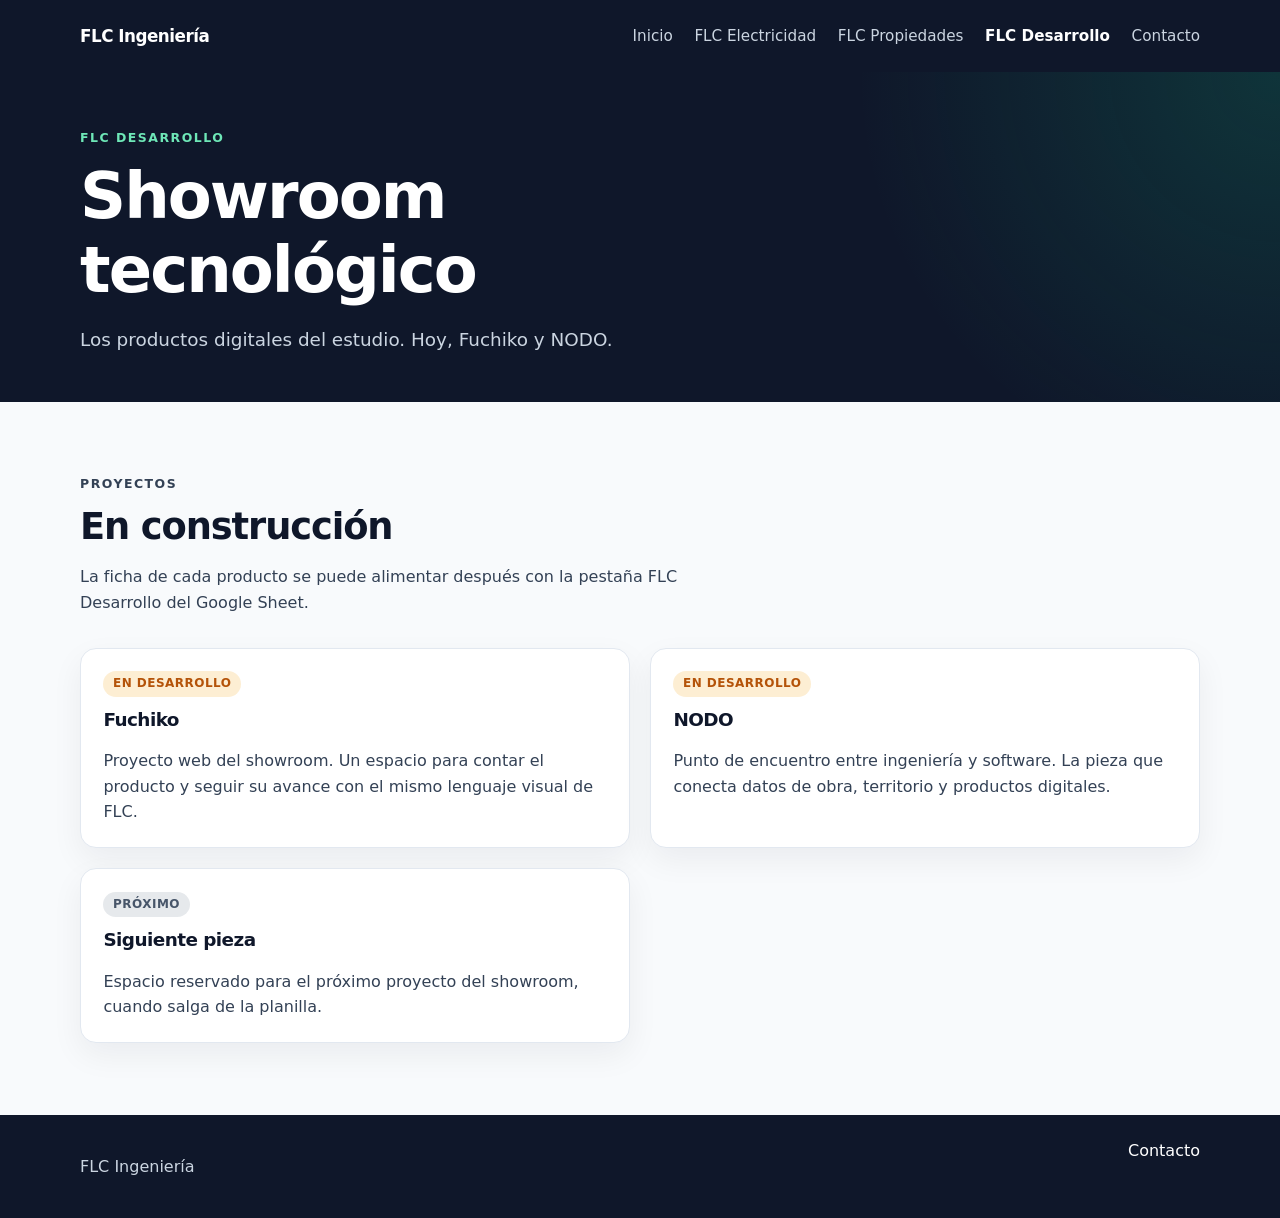
==== desarrollo.html @ 992784de "Estructura modular FLC Ingeniería con mapas y 4 paginas" ====
<!DOCTYPE html>
<html lang="es">
  <head>
    <meta charset="UTF-8" />
    <meta name="viewport" content="width=device-width, initial-scale=1.0" />
    <title>FLC Desarrollo · FLC Ingeniería</title>
    <meta
      name="description"
      content="Showroom tecnológico de FLC Desarrollo: Fuchiko y NODO."
    />
    <link rel="stylesheet" href="css/style.css" />
  </head>
  <body>
    <header class="site-header">
      <div class="header-inner">
        <a class="logo" href="index.html">FLC Ingeniería</a>
        <button class="nav-toggle" type="button" aria-expanded="false" aria-controls="menu">
          Menú
        </button>
        <nav id="menu" class="nav" aria-label="Principal">
          <a href="index.html">Inicio</a>
          <a href="electricidad.html">FLC Electricidad</a>
          <a href="propiedades.html">FLC Propiedades</a>
          <a href="desarrollo.html">FLC Desarrollo</a>
          <a href="index.html#contacto">Contacto</a>
        </nav>
      </div>
    </header>

    <main>
      <section class="hero hero-page">
        <div class="wrap">
          <p class="eyebrow">FLC Desarrollo</p>
          <h1>Showroom tecnológico</h1>
          <p class="lead">
            Los productos digitales del estudio. Hoy, Fuchiko y NODO.
          </p>
        </div>
      </section>

      <section class="section">
        <div class="wrap">
          <div class="intro">
            <p class="eyebrow">Proyectos</p>
            <h2>En construcción</h2>
            <p>
              La ficha de cada producto se puede alimentar después con la pestaña
              FLC Desarrollo del Google Sheet.
            </p>
          </div>
          <div class="grid-2">
            <article class="card">
              <span class="badge badge-desarrollo">En desarrollo</span>
              <h3>Fuchiko</h3>
              <p>
                Proyecto web del showroom. Un espacio para contar el producto y
                seguir su avance con el mismo lenguaje visual de FLC.
              </p>
            </article>
            <article class="card">
              <span class="badge badge-desarrollo">En desarrollo</span>
              <h3>NODO</h3>
              <p>
                Punto de encuentro entre ingeniería y software. La pieza que
                conecta datos de obra, territorio y productos digitales.
              </p>
            </article>
            <article class="card">
              <span class="badge badge-futuro">Próximo</span>
              <h3>Siguiente pieza</h3>
              <p>
                Espacio reservado para el próximo proyecto del showroom, cuando
                salga de la planilla.
              </p>
            </article>
          </div>
        </div>
      </section>
    </main>

    <footer class="site-footer">
      <div class="wrap footer-inner">
        <p>FLC Ingeniería</p>
        <a href="index.html#contacto">Contacto</a>
      </div>
    </footer>

    <script src="js/main.js"></script>
  </body>
</html>
---- css/style.css ----
:root {
  --azul: #0f172a;
  --gris: #64748b;
  --verde: #10b981;
  --naranja: #f59e0b;
  --fondo: #f8fafc;
  --blanco: #ffffff;
  --texto: #0f172a;
  --suave: #334155;
  --linea: #e2e8f0;
  --ancho: 1120px;
  --sombra: 0 12px 32px rgba(15, 23, 42, 0.06);
}

* {
  box-sizing: border-box;
}

html {
  scroll-behavior: smooth;
}

body {
  margin: 0;
  font-family: "Segoe UI", system-ui, sans-serif;
  color: var(--texto);
  background: var(--fondo);
  line-height: 1.6;
}

img {
  max-width: 100%;
  display: block;
}

a {
  color: inherit;
}

:focus-visible {
  outline: 2px solid var(--naranja);
  outline-offset: 3px;
}

.wrap {
  width: min(var(--ancho), calc(100% - 2.5rem));
  margin-inline: auto;
}

.site-header {
  position: sticky;
  top: 0;
  z-index: 1100;
  background: var(--azul);
  color: var(--blanco);
}

.header-inner {
  width: min(var(--ancho), calc(100% - 2.5rem));
  margin-inline: auto;
  min-height: 72px;
  display: flex;
  align-items: center;
  justify-content: space-between;
  gap: 1rem;
}

.logo {
  color: var(--blanco);
  text-decoration: none;
  font-weight: 700;
  letter-spacing: -0.03em;
  font-size: 1.05rem;
}

.nav {
  display: flex;
  align-items: center;
  gap: 1.35rem;
}

.nav a {
  color: #cbd5e1;
  text-decoration: none;
  font-size: 0.95rem;
}

.nav a:hover,
.nav a[aria-current="page"] {
  color: var(--blanco);
}

.nav a[aria-current="page"] {
  font-weight: 650;
}

.nav-toggle {
  display: none;
  border: 1px solid rgba(255, 255, 255, 0.25);
  background: transparent;
  color: var(--blanco);
  border-radius: 999px;
  padding: 0.4rem 0.85rem;
  font: inherit;
  cursor: pointer;
}

.hero {
  background:
    radial-gradient(circle at top right, rgba(16, 185, 129, 0.18), transparent 32%),
    var(--azul);
  color: var(--blanco);
  padding: 5.5rem 0 4.5rem;
}

.hero-page {
  padding: 3.5rem 0 3rem;
}

.eyebrow {
  margin: 0 0 0.75rem;
  color: var(--verde);
  font-size: 0.78rem;
  font-weight: 700;
  letter-spacing: 0.12em;
  text-transform: uppercase;
}

.hero .eyebrow {
  color: #6ee7b7;
}

h1,
h2,
h3 {
  line-height: 1.15;
  letter-spacing: -0.03em;
}

h1 {
  margin: 0;
  font-size: clamp(2.4rem, 5vw, 4.2rem);
  max-width: 14ch;
}

h2 {
  margin: 0 0 0.75rem;
  font-size: clamp(1.7rem, 3vw, 2.3rem);
}

h3 {
  margin: 0 0 0.4rem;
  font-size: 1.15rem;
}

.lead,
.section p,
.card p,
.pillar p {
  color: var(--suave);
}

.hero .lead {
  max-width: 38rem;
  margin: 1.1rem 0 0;
  color: #cbd5e1;
  font-size: 1.15rem;
}

.hero-actions {
  display: flex;
  flex-wrap: wrap;
  gap: 0.75rem;
  margin-top: 1.75rem;
}

.btn {
  display: inline-flex;
  align-items: center;
  justify-content: center;
  min-height: 44px;
  padding: 0.65rem 1.1rem;
  border-radius: 999px;
  background: var(--verde);
  color: var(--azul);
  text-decoration: none;
  font-weight: 700;
}

.btn:hover {
  filter: brightness(1.05);
}

.btn-ghost {
  background: transparent;
  color: var(--blanco);
  border: 1px solid rgba(255, 255, 255, 0.35);
}

.section {
  padding: 4.5rem 0;
}

.section-muted {
  background: #eef2f7;
}

.intro {
  max-width: 40rem;
  margin-bottom: 2rem;
}

.split {
  display: grid;
  grid-template-columns: 1.1fr 0.9fr;
  gap: 3rem;
  align-items: start;
}

.pillars {
  list-style: none;
  margin: 0;
  padding: 0;
  display: grid;
  gap: 1rem;
}

.pillar {
  background: var(--blanco);
  border: 1px solid var(--linea);
  border-radius: 16px;
  padding: 1.1rem 1.2rem;
}

.pillar p,
.card p {
  margin: 0;
}

.grid-3,
.grid-2 {
  display: grid;
  gap: 1.25rem;
}

.grid-3 {
  grid-template-columns: repeat(3, 1fr);
}

.grid-2 {
  grid-template-columns: repeat(2, 1fr);
}

.card {
  background: var(--blanco);
  border: 1px solid var(--linea);
  border-radius: 16px;
  padding: 1.4rem;
  box-shadow: var(--sombra);
  display: flex;
  flex-direction: column;
  gap: 0.75rem;
}

.card a {
  margin-top: auto;
  color: var(--azul);
  font-weight: 700;
  text-decoration: none;
}

.card a:hover {
  text-decoration: underline;
}

.badge {
  display: inline-flex;
  align-items: center;
  width: fit-content;
  padding: 0.2rem 0.6rem;
  border-radius: 999px;
  font-size: 0.75rem;
  font-weight: 700;
  letter-spacing: 0.04em;
  text-transform: uppercase;
}

.badge-operativo {
  background: rgba(16, 185, 129, 0.14);
  color: #047857;
}

.badge-desarrollo {
  background: rgba(245, 158, 11, 0.18);
  color: #b45309;
}

.badge-futuro {
  background: rgba(100, 116, 139, 0.16);
  color: #475569;
}

.mapa-layout {
  display: grid;
  gap: 1rem;
}

#mapa {
  height: 440px;
  border-radius: 16px;
  border: 1px solid var(--linea);
  background: #e2e8f0;
  overflow: hidden;
}

.nota {
  margin: 0;
  color: var(--gris);
  font-size: 0.92rem;
}

.puntos {
  list-style: none;
  margin: 0;
  padding: 0;
  display: grid;
  gap: 0.75rem;
}

.puntos button {
  width: 100%;
  text-align: left;
  border: 1px solid var(--linea);
  border-radius: 12px;
  background: var(--blanco);
  padding: 0.9rem 1rem;
  font: inherit;
  color: var(--texto);
  cursor: pointer;
}

.puntos button:hover {
  border-color: var(--azul);
}

.cta {
  padding: 0 0 4.5rem;
}

.cta-panel {
  background: var(--azul);
  color: var(--blanco);
  border-radius: 20px;
  padding: 2.5rem;
  display: flex;
  justify-content: space-between;
  align-items: center;
  gap: 1.5rem;
}

.cta-panel h2 {
  margin-bottom: 0.4rem;
}

.cta-panel p {
  margin: 0;
  color: #cbd5e1;
}

.contacto-grid {
  display: grid;
  grid-template-columns: repeat(3, 1fr);
  gap: 1rem;
  margin-top: 1.5rem;
}

.contacto-grid a {
  text-decoration: none;
}

.site-footer {
  background: var(--azul);
  color: #cbd5e1;
  padding: 1.4rem 0;
}

.footer-inner {
  display: flex;
  justify-content: space-between;
  gap: 1rem;
}

.site-footer a {
  color: var(--blanco);
  text-decoration: none;
}

@media (max-width: 860px) {
  .nav-toggle {
    display: inline-flex;
  }

  .nav {
    display: none;
    position: absolute;
    top: 72px;
    left: 0;
    right: 0;
    flex-direction: column;
    align-items: flex-start;
    gap: 0.2rem;
    padding: 0.6rem 1.25rem 1rem;
    background: var(--azul);
    border-top: 1px solid rgba(255, 255, 255, 0.08);
  }

  .site-header.is-open .nav {
    display: flex;
  }

  .nav a {
    padding: 0.55rem 0;
  }

  .split,
  .grid-3,
  .grid-2,
  .contacto-grid {
    grid-template-columns: 1fr;
  }

  .cta-panel,
  .footer-inner {
    flex-direction: column;
    align-items: flex-start;
  }

  #mapa {
    height: 320px;
  }
}
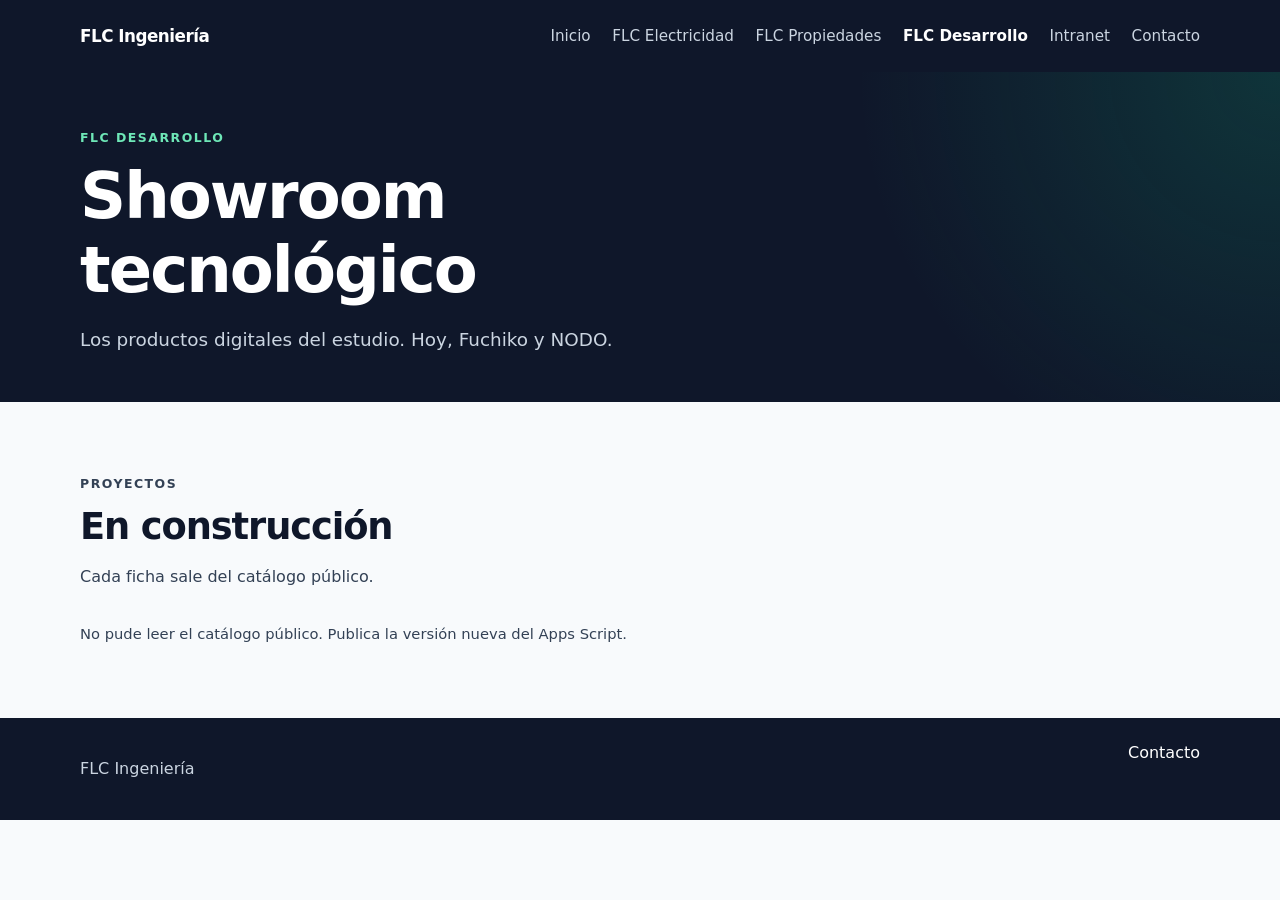
==== commit c63b5bea: "Estructura modular FLC Ingeniería con mapas y 4 paginas V2" ====
--- a/desarrollo.html
+++ b/desarrollo.html
@@ -22,6 +22,7 @@
           <a href="electricidad.html">FLC Electricidad</a>
           <a href="propiedades.html">FLC Propiedades</a>
           <a href="desarrollo.html">FLC Desarrollo</a>
+          <a href="intranet.html">Intranet</a>
           <a href="index.html#contacto">Contacto</a>
         </nav>
       </div>
@@ -43,37 +44,10 @@
           <div class="intro">
             <p class="eyebrow">Proyectos</p>
             <h2>En construcción</h2>
-            <p>
-              La ficha de cada producto se puede alimentar después con la pestaña
-              FLC Desarrollo del Google Sheet.
-            </p>
+            <p>Cada ficha sale del catálogo público.</p>
           </div>
-          <div class="grid-2">
-            <article class="card">
-              <span class="badge badge-desarrollo">En desarrollo</span>
-              <h3>Fuchiko</h3>
-              <p>
-                Proyecto web del showroom. Un espacio para contar el producto y
-                seguir su avance con el mismo lenguaje visual de FLC.
-              </p>
-            </article>
-            <article class="card">
-              <span class="badge badge-desarrollo">En desarrollo</span>
-              <h3>NODO</h3>
-              <p>
-                Punto de encuentro entre ingeniería y software. La pieza que
-                conecta datos de obra, territorio y productos digitales.
-              </p>
-            </article>
-            <article class="card">
-              <span class="badge badge-futuro">Próximo</span>
-              <h3>Siguiente pieza</h3>
-              <p>
-                Espacio reservado para el próximo proyecto del showroom, cuando
-                salga de la planilla.
-              </p>
-            </article>
-          </div>
+          <div id="fichas-desarrollo" class="grid-2"></div>
+          <p id="nota-desarrollo" class="nota">Leyendo el catálogo…</p>
         </div>
       </section>
     </main>
@@ -85,6 +59,7 @@
       </div>
     </footer>
 
-    <script src="js/main.js"></script>
+    <script src="js/intranet-config.js"></script>
+    <script src="js/main.js?v=5"></script>
   </body>
 </html>
--- a/css/style.css
+++ b/css/style.css
@@ -16,6 +16,10 @@
   box-sizing: border-box;
 }
 
+[hidden] {
+  display: none !important;
+}
+
 html {
   scroll-behavior: smooth;
 }
@@ -327,20 +331,79 @@
   gap: 0.75rem;
 }
 
-.puntos button {
-  width: 100%;
+.punto {
+  position: relative;
+  overflow: hidden;
+  border: 1px solid var(--linea);
+  border-radius: 12px;
+  background-color: var(--blanco);
+  background-size: cover;
+  background-position: center;
+}
+
+.punto-contenido {
+  position: relative;
+  z-index: 1;
+  display: flex;
+  justify-content: space-between;
+  align-items: center;
+  gap: 1rem;
+  padding: 0.9rem 1rem;
+  background: linear-gradient(90deg, rgba(255, 255, 255, 0.94), rgba(255, 255, 255, 0.78));
+}
+
+.punto-contenido button {
+  border: 0;
+  background: transparent;
+  padding: 0;
+  font: inherit;
+  font-weight: 700;
+  color: var(--texto);
   text-align: left;
-  border: 1px solid var(--linea);
-  border-radius: 12px;
-  background: var(--blanco);
-  padding: 0.9rem 1rem;
-  font: inherit;
-  color: var(--texto);
   cursor: pointer;
 }
 
-.puntos button:hover {
-  border-color: var(--azul);
+.ver-archivos {
+  position: relative;
+  z-index: 1;
+  flex-shrink: 0;
+  color: var(--azul);
+  font-weight: 700;
+  text-decoration: underline;
+  text-underline-offset: 3px;
+}
+
+.popup-flc .leaflet-popup-content {
+  margin: 0;
+  width: 240px !important;
+}
+
+.popup-punto {
+  min-height: 160px;
+  background-color: var(--azul);
+  background-size: cover;
+  background-position: center;
+}
+
+.popup-punto-contenido {
+  position: relative;
+  z-index: 1;
+  display: grid;
+  gap: 0.35rem;
+  min-height: 160px;
+  align-content: end;
+  padding: 0.9rem;
+  color: #fff;
+  background: linear-gradient(180deg, rgba(15, 23, 42, 0.05), rgba(15, 23, 42, 0.82));
+}
+
+.popup-punto-contenido strong,
+.popup-punto-contenido div {
+  color: #fff;
+}
+
+.popup-punto .ver-archivos {
+  color: #fff;
 }
 
 .cta {
@@ -438,4 +501,266 @@
   #mapa {
     height: 320px;
   }
-}
+
+  .punto-contenido,
+  .acciones-form {
+    flex-direction: column;
+    align-items: flex-start;
+  }
+}
+
+.intranet {
+  padding-top: 2.5rem;
+}
+
+.aviso,
+.tarjeta-form {
+  background: var(--blanco);
+  border: 1px solid var(--linea);
+  border-radius: 16px;
+  padding: 1.25rem 1.4rem;
+  box-shadow: var(--sombra);
+}
+
+.aviso {
+  margin-bottom: 1.25rem;
+}
+
+.aviso ol {
+  margin: 0.5rem 0 0;
+  padding-left: 1.2rem;
+  color: var(--suave);
+}
+
+.sesion {
+  display: flex;
+  justify-content: space-between;
+  align-items: center;
+  gap: 1rem;
+  margin-bottom: 1.25rem;
+}
+
+.pestanias {
+  display: flex;
+  gap: 0.5rem;
+  margin-bottom: 1rem;
+}
+
+.pestania {
+  border: 1px solid var(--linea);
+  background: var(--blanco);
+  color: var(--texto);
+  border-radius: 999px;
+  padding: 0.45rem 0.9rem;
+  font: inherit;
+  cursor: pointer;
+}
+
+.pestania[aria-selected="true"] {
+  background: var(--azul);
+  color: var(--blanco);
+  border-color: var(--azul);
+}
+
+.tarjeta-form {
+  display: grid;
+  gap: 1rem;
+  margin-bottom: 2rem;
+}
+
+.rejilla-form,
+.tramo-campos {
+  display: grid;
+  grid-template-columns: 1fr 1fr;
+  gap: 0.85rem;
+}
+
+.campo,
+.tramo {
+  display: grid;
+  gap: 0.35rem;
+}
+
+.campo-ancho,
+.tramo {
+  grid-column: 1 / -1;
+}
+
+label {
+  font-size: 0.92rem;
+  font-weight: 700;
+}
+
+input,
+select,
+textarea {
+  width: 100%;
+  border: 1px solid var(--linea);
+  border-radius: 10px;
+  padding: 0.65rem 0.75rem;
+  font: inherit;
+  color: var(--texto);
+  background: var(--blanco);
+}
+
+textarea {
+  min-height: 90px;
+  resize: vertical;
+}
+
+.tramo {
+  border: 1px solid var(--linea);
+  border-radius: 12px;
+  padding: 0.9rem;
+}
+
+.tramo legend {
+  font-weight: 700;
+  padding: 0 0.3rem;
+}
+
+.acciones-form {
+  display: flex;
+  justify-content: space-between;
+  align-items: center;
+  gap: 1rem;
+}
+
+.mensaje {
+  margin: 0;
+  color: var(--suave);
+}
+
+.mensaje.error {
+  color: #b45309;
+}
+
+button.btn {
+  border: 0;
+  cursor: pointer;
+}
+
+@media (max-width: 860px) {
+  .rejilla-form,
+  .tramo-campos,
+  .sesion {
+    grid-template-columns: 1fr;
+    display: grid;
+  }
+}
+
+.grilla-proyectos {
+  display: grid;
+  grid-template-columns: repeat(auto-fill, minmax(240px, 1fr));
+  gap: 1rem;
+  margin-top: 1rem;
+}
+
+.tarjeta-proyecto {
+  display: grid;
+  gap: 0.35rem;
+  text-align: left;
+  font: inherit;
+  color: var(--texto);
+  background: var(--blanco);
+  border: 1px solid var(--linea);
+  border-radius: 16px;
+  padding: 1.1rem 1.15rem;
+  box-shadow: var(--sombra);
+  cursor: pointer;
+}
+
+.tarjeta-proyecto strong {
+  font-size: 1.05rem;
+}
+
+.tarjeta-proyecto span,
+.vacio {
+  color: var(--suave);
+}
+
+.meta-proyecto {
+  font-size: 0.92rem;
+}
+
+.btn-secundario {
+  background: var(--blanco);
+  color: var(--azul);
+  border: 1px solid var(--linea);
+}
+
+button.btn:disabled {
+  opacity: 0.6;
+  cursor: wait;
+}
+
+.detalle-dialog {
+  width: min(720px, calc(100% - 2rem));
+  max-height: calc(100% - 2rem);
+  border: 0;
+  border-radius: 16px;
+  padding: 0;
+  box-shadow: var(--sombra);
+  color: var(--texto);
+}
+
+.detalle-dialog::backdrop {
+  background: rgba(15, 23, 42, 0.55);
+}
+
+.detalle-cuerpo {
+  padding: 1.25rem 1.4rem 1.5rem;
+}
+
+.detalle-cabecera {
+  display: flex;
+  justify-content: space-between;
+  align-items: flex-start;
+  gap: 1rem;
+}
+
+.detalle-resumen {
+  display: grid;
+  grid-template-columns: 1fr 1fr;
+  gap: 0.35rem 1rem;
+  margin-top: 1rem;
+}
+
+.detalle-resumen p,
+.bloque-detalle li,
+.bloque-detalle p {
+  margin: 0.2rem 0;
+}
+
+.detalle-ancho,
+.detalle-foto {
+  grid-column: 1 / -1;
+}
+
+.detalle-foto {
+  width: 100%;
+  max-height: 220px;
+  object-fit: cover;
+  border-radius: 12px;
+}
+
+.bloque-detalle {
+  margin-top: 1.1rem;
+}
+
+.bloque-detalle ul {
+  margin: 0.4rem 0 0;
+  padding-left: 1.1rem;
+}
+
+.detalle-carpeta {
+  margin: 1.25rem 0 0;
+}
+
+@media (max-width: 700px) {
+  .detalle-resumen,
+  .detalle-cabecera {
+    display: grid;
+    grid-template-columns: 1fr;
+  }
+}
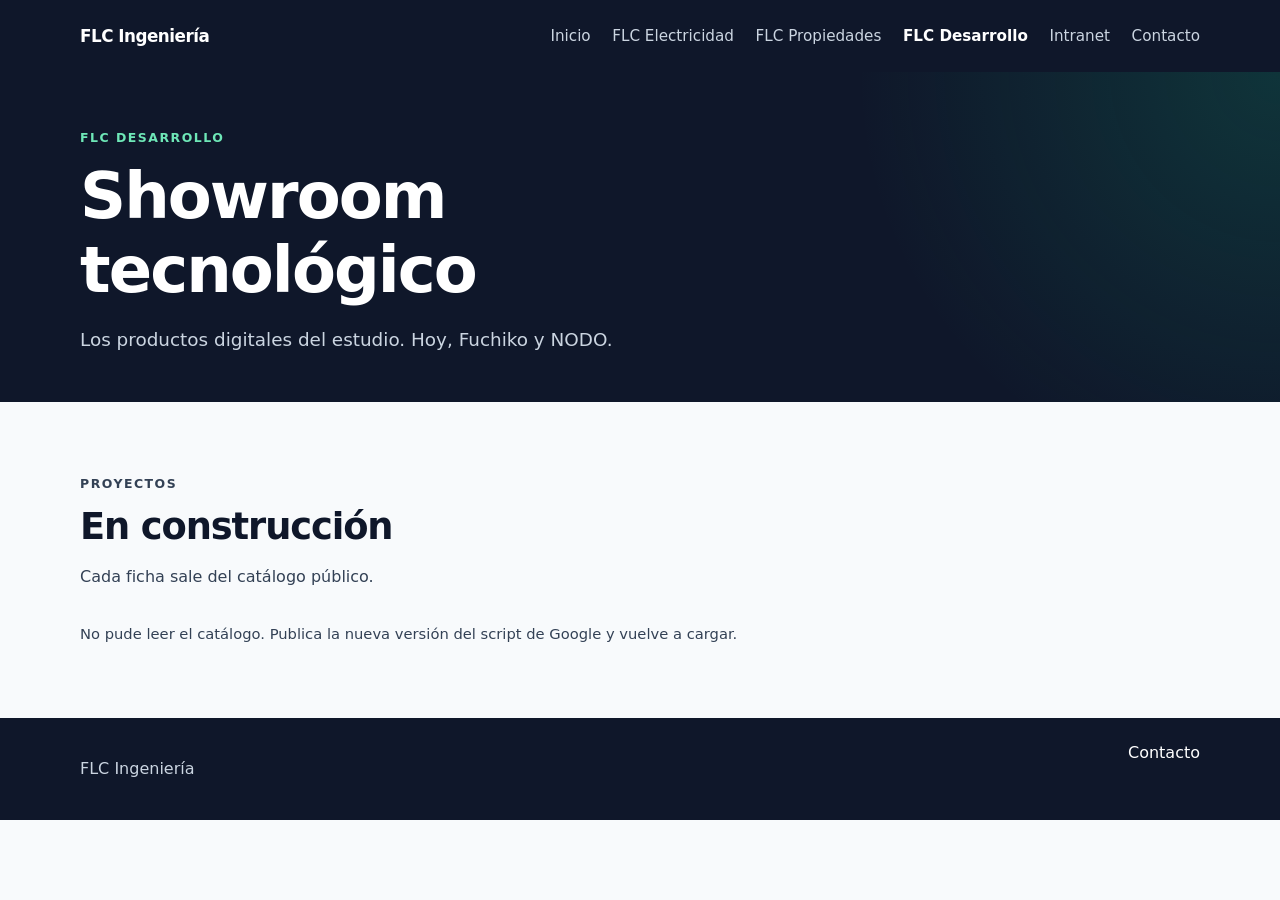
==== commit 061bd96f: "API Python + Tablas robustas" ====
--- a/desarrollo.html
+++ b/desarrollo.html
@@ -60,6 +60,6 @@
     </footer>
 
     <script src="js/intranet-config.js"></script>
-    <script src="js/main.js?v=5"></script>
+    <script src="js/main.js?v=7"></script>
   </body>
 </html>
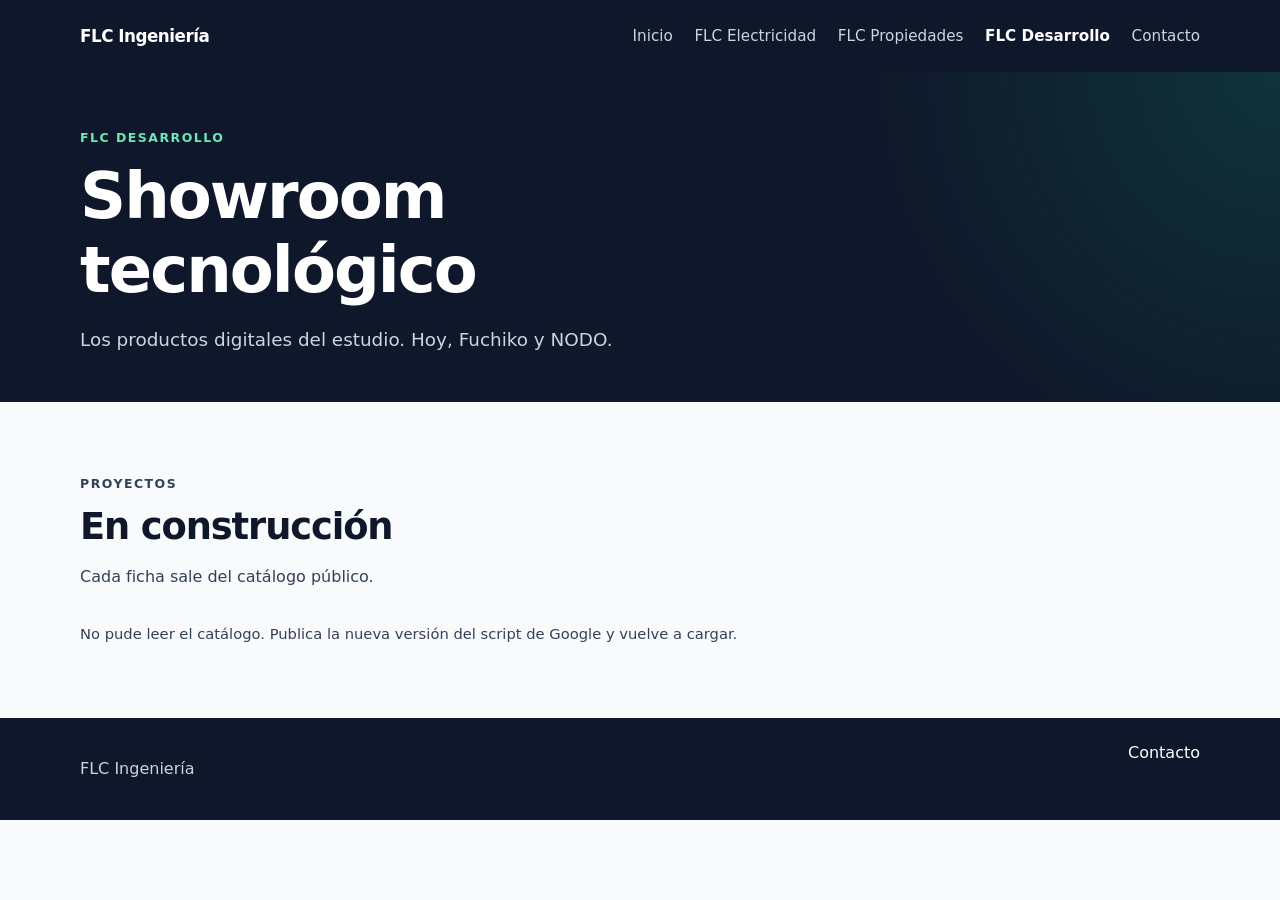
==== commit b966f710: "Saca la intranet de la pagina comercial." ====
--- a/desarrollo.html
+++ b/desarrollo.html
@@ -22,8 +22,7 @@
           <a href="electricidad.html">FLC Electricidad</a>
           <a href="propiedades.html">FLC Propiedades</a>
           <a href="desarrollo.html">FLC Desarrollo</a>
-          <a href="intranet.html">Intranet</a>
-          <a href="index.html#contacto">Contacto</a>
+          <a href="index.html#cotizar">Contacto</a>
         </nav>
       </div>
     </header>
@@ -55,11 +54,11 @@
     <footer class="site-footer">
       <div class="wrap footer-inner">
         <p>FLC Ingeniería</p>
-        <a href="index.html#contacto">Contacto</a>
+        <a href="index.html#cotizar">Contacto</a>
       </div>
     </footer>
 
-    <script src="js/intranet-config.js"></script>
+    <script src="js/web-config.js?v=1"></script>
     <script src="js/main.js?v=7"></script>
   </body>
 </html>
--- a/css/style.css
+++ b/css/style.css
@@ -24,6 +24,14 @@
   scroll-behavior: smooth;
 }
 
+#inicio,
+#nosotros,
+#servicios,
+#como-trabajamos,
+#cotizar {
+  scroll-margin-top: 84px;
+}
+
 body {
   margin: 0;
   font-family: "Segoe UI", system-ui, sans-serif;
@@ -94,6 +102,22 @@
   color: var(--blanco);
 }
 
+.nav a.nav-wa {
+  display: inline-flex;
+  align-items: center;
+  gap: 0.4rem;
+  padding: 0.35rem 0.8rem;
+  border-radius: 999px;
+  background: var(--verde);
+  color: var(--azul);
+  font-weight: 700;
+}
+
+.nav a.nav-wa:hover {
+  color: var(--azul);
+  filter: brightness(1.05);
+}
+
 .nav a[aria-current="page"] {
   font-weight: 650;
 }
@@ -115,6 +139,29 @@
     var(--azul);
   color: var(--blanco);
   padding: 5.5rem 0 4.5rem;
+}
+
+.hero-grid {
+  display: grid;
+  grid-template-columns: auto 1fr;
+  gap: 2rem 3rem;
+  align-items: center;
+}
+
+.hero-inicio h1 {
+  max-width: 16em;
+  font-size: clamp(1.6rem, 2.4vw, 2.2rem);
+}
+
+.hero-logo {
+  height: 220px;
+  width: 220px;
+  max-width: none;
+  object-fit: contain;
+  background: var(--blanco);
+  border-radius: 18px;
+  padding: 0.65rem;
+  margin-bottom: 0;
 }
 
 .hero-page {
@@ -255,6 +302,12 @@
   grid-template-columns: repeat(2, 1fr);
 }
 
+.grid-4 {
+  display: grid;
+  gap: 1.25rem;
+  grid-template-columns: repeat(4, 1fr);
+}
+
 .card {
   background: var(--blanco);
   border: 1px solid var(--linea);
@@ -302,6 +355,425 @@
 .badge-futuro {
   background: rgba(100, 116, 139, 0.16);
   color: #475569;
+}
+
+.origin-foto {
+  width: 100%;
+  min-height: 280px;
+  height: 100%;
+  object-fit: cover;
+  border-radius: 16px;
+}
+
+.carrusel-marco {
+  position: relative;
+  min-height: 320px;
+  border-radius: 16px;
+  overflow: hidden;
+  background: #e2e8f0;
+  outline: none;
+}
+
+.carrusel-marco:focus-visible {
+  outline: 2px solid var(--naranja);
+  outline-offset: 4px;
+}
+
+.carrusel-marco-pista {
+  display: flex;
+  height: 100%;
+  min-height: 320px;
+  overflow-x: auto;
+  scroll-snap-type: x mandatory;
+  scroll-behavior: smooth;
+  scrollbar-width: none;
+}
+
+.carrusel-marco-pista::-webkit-scrollbar {
+  display: none;
+}
+
+.carrusel-marco-slide {
+  flex: 0 0 100%;
+  scroll-snap-align: start;
+  min-height: 320px;
+}
+
+.carrusel-marco-slide img,
+.carrusel-marco-slide .carrusel-foto-vacia {
+  width: 100%;
+  height: 100%;
+  min-height: 320px;
+  max-height: 420px;
+  object-fit: cover;
+}
+
+.carrusel-marco-ancho .carrusel-marco-slide img,
+.carrusel-marco-ancho .carrusel-marco-slide .carrusel-foto-vacia {
+  max-height: 520px;
+  min-height: 380px;
+}
+
+.carrusel-marco .carrusel-controles {
+  position: absolute;
+  right: 0.75rem;
+  bottom: 0.75rem;
+  z-index: 2;
+}
+
+.carrusel-marco .carrusel-nota {
+  position: absolute;
+  inset: 0;
+  z-index: 1;
+  display: grid;
+  place-items: center;
+  margin: 0;
+  padding: 1rem;
+  text-align: center;
+  color: var(--suave);
+}
+
+.division-card {
+  padding: 0;
+  gap: 0;
+  overflow: hidden;
+}
+
+.division-cuerpo {
+  display: flex;
+  flex-direction: column;
+  gap: 0.75rem;
+  flex: 1;
+  padding: 1.15rem 1.3rem 1.35rem;
+}
+
+.division-card .division-logo {
+  height: 176px;
+  width: 100%;
+  max-width: none;
+  object-fit: contain;
+  object-position: center;
+  background: #f8fafc;
+  padding: 1.1rem 1.35rem;
+  border-bottom: 1px solid var(--linea);
+}
+
+.division-card .sello-sec {
+  display: inline-flex;
+  width: fit-content;
+  margin: 0;
+  padding: 0.28rem 0.7rem;
+  border-radius: 999px;
+  background: rgba(16, 185, 129, 0.14);
+  color: #047857;
+  font-size: 0.78rem;
+  font-weight: 700;
+}
+
+.origen-layout {
+  display: grid;
+  grid-template-columns: 1.15fr 0.85fr;
+  gap: 1.5rem 3rem;
+  align-items: start;
+}
+
+.equipo-panel {
+  margin-top: 2.5rem;
+  padding: 1.25rem;
+  border: 1px solid var(--linea);
+  border-radius: 18px;
+  background: #eef2f7;
+}
+
+.proceso-layout {
+  grid-template-columns: 0.85fr 1.15fr;
+  align-items: center;
+}
+
+.carrusel-compacto,
+.carrusel-compacto .carrusel-marco-pista,
+.carrusel-compacto .carrusel-marco-slide {
+  min-height: 240px;
+}
+
+.carrusel-compacto .carrusel-marco-slide img,
+.carrusel-compacto .carrusel-marco-slide .carrusel-foto-vacia {
+  min-height: 240px;
+  max-height: 320px;
+}
+
+.catalogo-wa {
+  display: flex;
+  flex-wrap: wrap;
+  align-items: center;
+  justify-content: space-between;
+  gap: 1rem 1.5rem;
+  margin-top: 2rem;
+  padding: 1.2rem 1.35rem;
+  border-radius: 16px;
+  background: #ecfdf5;
+  border: 1px solid rgba(16, 185, 129, 0.35);
+}
+
+.catalogo-wa p {
+  margin: 0;
+  max-width: 42rem;
+  color: var(--texto);
+}
+
+.cotizar-panel {
+  background:
+    radial-gradient(circle at top right, rgba(16, 185, 129, 0.22), transparent 34%),
+    var(--azul);
+  color: var(--blanco);
+}
+
+.cotizar-panel .eyebrow {
+  color: #6ee7b7;
+}
+
+.cotizar-panel h2 {
+  color: var(--blanco);
+}
+
+.cotizar-panel .intro p {
+  color: #cbd5e1;
+}
+
+.cotizar-intro {
+  margin-inline: auto;
+  text-align: center;
+}
+
+.cotizar-tarjeta {
+  background: var(--blanco);
+  color: var(--texto);
+  border-radius: 20px;
+  max-width: 640px;
+  margin-inline: auto;
+  padding: 1.05rem 1.1rem 0.95rem;
+  box-shadow: 0 28px 64px rgba(0, 0, 0, 0.32);
+}
+
+.cotizar-tarjeta .formulario {
+  max-width: none;
+}
+
+.cotizar-tarjeta .form-compromiso {
+  margin: 0.15rem 0 0;
+  color: var(--gris);
+  font-size: 0.92rem;
+}
+
+.equipo-grid {
+  margin-top: 2.5rem;
+}
+
+.equipo-formacion {
+  color: var(--gris);
+}
+
+.avatar {
+  position: relative;
+  width: 84px;
+  height: 84px;
+  border-radius: 999px;
+  background: var(--azul);
+  color: var(--blanco);
+  display: grid;
+  place-items: center;
+  font-weight: 700;
+  letter-spacing: 0.04em;
+  overflow: hidden;
+}
+
+.avatar img {
+  position: absolute;
+  inset: 0;
+  width: 100%;
+  height: 100%;
+  max-width: none;
+  object-fit: cover;
+}
+
+.division-logo {
+  height: 56px;
+  width: auto;
+  max-width: 100%;
+  object-fit: contain;
+  object-position: left center;
+}
+
+.formulario {
+  display: grid;
+  grid-template-columns: 1fr 1fr;
+  gap: 0.85rem;
+  max-width: 720px;
+}
+
+.form-acciones {
+  grid-column: 1 / -1;
+  display: flex;
+  flex-wrap: wrap;
+  align-items: center;
+  gap: 0.85rem 1.25rem;
+}
+
+.form-nota {
+  margin: 0;
+  color: var(--suave);
+}
+
+.form-nota.is-error {
+  color: #b45309;
+}
+
+button.btn:disabled {
+  opacity: 0.65;
+  cursor: wait;
+}
+
+#carrusel {
+  display: grid;
+  gap: 0.9rem;
+  outline: none;
+}
+
+#carrusel:focus-visible {
+  outline: 2px solid var(--naranja);
+  outline-offset: 4px;
+}
+
+.carrusel-pista {
+  display: flex;
+  gap: 1rem;
+  overflow-x: auto;
+  scroll-snap-type: x mandatory;
+  scroll-behavior: smooth;
+  scrollbar-width: none;
+}
+
+.carrusel-pista::-webkit-scrollbar {
+  display: none;
+}
+
+.carrusel-slide {
+  flex: 0 0 calc((100% - 2rem) / 3);
+  scroll-snap-align: start;
+  background: var(--blanco);
+  border: 1px solid var(--linea);
+  border-radius: 16px;
+  overflow: hidden;
+  box-shadow: var(--sombra);
+  display: flex;
+  flex-direction: column;
+}
+
+#carrusel .carrusel-slide img,
+.carrusel-foto {
+  width: 100%;
+  max-height: none;
+  aspect-ratio: 16 / 10;
+  object-fit: cover;
+  background: #e2e8f0;
+  border-radius: 0;
+}
+
+.carrusel-foto-vacia {
+  background: linear-gradient(160deg, #e2e8f0, #cbd5e1);
+}
+
+.carrusel-cuerpo {
+  padding: 1rem 1.1rem 1.2rem;
+  display: grid;
+  gap: 0.35rem;
+}
+
+.carrusel-cuerpo .eyebrow {
+  margin-bottom: 0.15rem;
+}
+
+.carrusel-cuerpo p:not(.eyebrow) {
+  margin: 0;
+  color: var(--suave);
+  display: -webkit-box;
+  -webkit-line-clamp: 4;
+  -webkit-box-orient: vertical;
+  overflow: hidden;
+}
+
+.carrusel-controles {
+  display: flex;
+  gap: 0.5rem;
+}
+
+.carrusel-btn {
+  width: 44px;
+  height: 44px;
+  border-radius: 999px;
+  border: 1px solid var(--linea);
+  background: var(--blanco);
+  color: var(--azul);
+  font: inherit;
+  cursor: pointer;
+}
+
+.carrusel-btn:hover {
+  border-color: var(--azul);
+}
+
+.footer-grupo {
+  align-items: flex-start;
+}
+
+.footer-marca {
+  margin: 0;
+  color: var(--blanco);
+  font-weight: 700;
+}
+
+.footer-bajada {
+  margin: 0.2rem 0 0;
+  font-size: 0.92rem;
+}
+
+.footer-plano {
+  display: grid;
+  gap: 0.15rem;
+}
+
+.footer-divisiones {
+  margin: 0.35rem 0 0;
+}
+
+.footer-contacto {
+  display: flex;
+  flex-wrap: wrap;
+  gap: 0.35rem 0.6rem;
+  margin: 0.45rem 0 0;
+  color: var(--blanco);
+  font-weight: 700;
+}
+
+.footer-direccion {
+  margin: 0.55rem 0 0;
+  color: var(--blanco);
+  font-weight: 700;
+}
+
+.footer-links {
+  display: flex;
+  flex-wrap: wrap;
+  gap: 0.75rem 1.25rem;
+}
+
+.site-footer .footer-nodo {
+  font-size: 0.85rem;
+  color: #94a3b8;
+}
+
+.site-footer .footer-nodo:hover {
+  color: var(--blanco);
 }
 
 .mapa-layout {
@@ -488,8 +960,24 @@
   .split,
   .grid-3,
   .grid-2,
-  .contacto-grid {
+  .formulario,
+  .contacto-grid,
+  .hero-grid,
+  .proceso-layout,
+  .origen-layout {
     grid-template-columns: 1fr;
+  }
+
+  .nav a.nav-wa {
+    padding: 0.45rem 0.8rem;
+  }
+
+  .grid-4 {
+    grid-template-columns: 1fr 1fr;
+  }
+
+  .carrusel-slide {
+    flex-basis: calc((100% - 1rem) / 2);
   }
 
   .cta-panel,
@@ -509,8 +997,161 @@
   }
 }
 
+@media (max-width: 560px) {
+  .grid-4 {
+    grid-template-columns: 1fr;
+  }
+
+  .carrusel-slide {
+    flex-basis: 100%;
+  }
+
+  .hero-logo {
+    height: 168px;
+    width: 168px;
+  }
+
+  .carrusel-marco-slide img,
+  .carrusel-marco-slide .carrusel-foto-vacia,
+  .carrusel-marco-ancho .carrusel-marco-slide img,
+  .carrusel-marco-ancho .carrusel-marco-slide .carrusel-foto-vacia {
+    min-height: 240px;
+    max-height: 320px;
+  }
+}
+
 .intranet {
   padding-top: 2.5rem;
+}
+
+.nodo-linea {
+  margin: 0 0 1.25rem;
+  font-size: 1.05rem;
+  font-weight: 700;
+}
+
+.acciones-grupo,
+.carrusel-nav,
+.ficha-acciones,
+.sesion-acciones {
+  display: flex;
+  align-items: center;
+  gap: 0.6rem;
+  flex-wrap: wrap;
+}
+
+.campo-seccion {
+  max-width: 280px;
+  margin-bottom: 1rem;
+}
+
+.interruptor {
+  display: inline-flex;
+  align-items: center;
+  gap: 0.45rem;
+  font-weight: 700;
+}
+
+.interruptor input {
+  position: absolute;
+  width: 1px;
+  height: 1px;
+  opacity: 0;
+}
+
+.pista {
+  width: 44px;
+  height: 26px;
+  border-radius: 999px;
+  background: var(--linea);
+  position: relative;
+}
+
+.pista::after {
+  content: "";
+  position: absolute;
+  top: 3px;
+  left: 3px;
+  width: 20px;
+  height: 20px;
+  border-radius: 50%;
+  background: #fff;
+}
+
+.interruptor input:checked + .pista {
+  background: var(--azul);
+}
+
+.interruptor input:checked + .pista::after {
+  transform: translateX(18px);
+}
+
+.interruptor input:focus-visible + .pista {
+  outline: 2px solid var(--azul);
+  outline-offset: 2px;
+}
+
+.tabla-check {
+  width: 100%;
+  border-collapse: collapse;
+  margin-top: 0.4rem;
+}
+
+.tabla-check th,
+.tabla-check td {
+  text-align: left;
+  padding: 0.55rem 0.45rem;
+  border-bottom: 1px solid var(--linea);
+  vertical-align: middle;
+}
+
+.tabla-check th {
+  font-size: 0.85rem;
+  color: var(--suave);
+}
+
+.tabla-check input[type="checkbox"] {
+  width: 1.15rem;
+  height: 1.15rem;
+}
+
+.marca-pendiente {
+  color: #b42318;
+  font-weight: 700;
+}
+
+.marca-lista {
+  color: #157347;
+  font-weight: 700;
+}
+
+.guia p {
+  margin: 0.7rem 0 0;
+}
+
+.btn-rojo {
+  background: #b42318;
+  color: #fff;
+}
+
+.mapa-intranet {
+  height: 460px;
+  margin-top: 1rem;
+  border-radius: 16px;
+  overflow: hidden;
+}
+
+.carrusel {
+  display: grid;
+  gap: 0.7rem;
+}
+
+.carrusel img {
+  width: 100%;
+  max-height: 340px;
+  object-fit: contain;
+  background: #0f172a;
+  border-radius: 12px;
 }
 
 .aviso,
@@ -695,7 +1336,7 @@
 }
 
 .detalle-dialog {
-  width: min(720px, calc(100% - 2rem));
+  width: min(860px, calc(100% - 2rem));
   max-height: calc(100% - 2rem);
   border: 0;
   border-radius: 16px;
